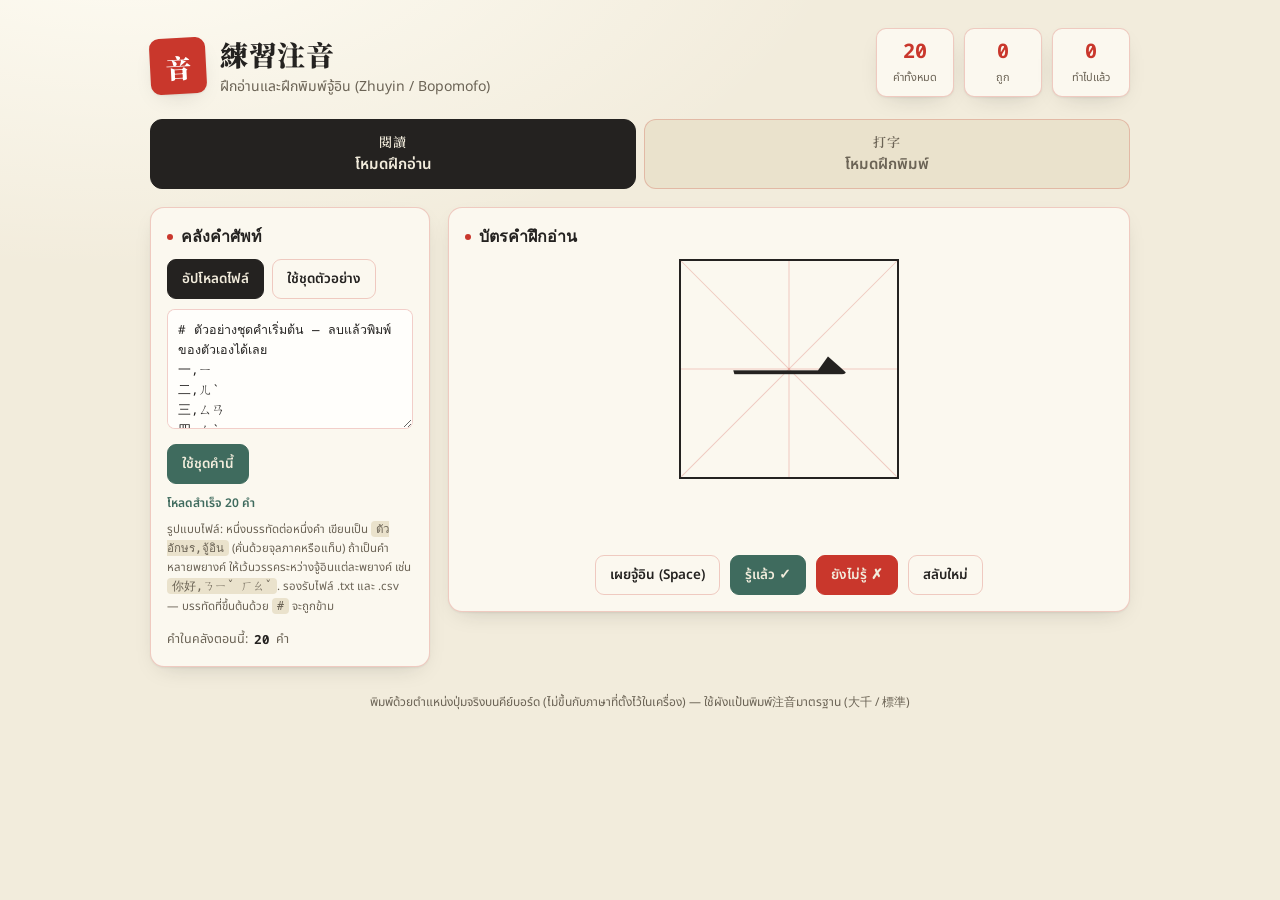
==== zhuyin_practice/zhuyin_practice.html @ 18a32d9d "zhuyin project" ====
<!DOCTYPE html>
<html lang="th">
<head>
<meta charset="UTF-8">
<meta name="viewport" content="width=device-width, initial-scale=1.0">
<title>練習注音 · ฝึกอ่าน-พิมพ์จู้อิน</title>
<link rel="preconnect" href="https://fonts.googleapis.com">
<link href="https://fonts.googleapis.com/css2?family=Noto+Serif+TC:wght@500;700;900&family=Noto+Sans+Thai:wght@400;500;600;700&family=Noto+Sans:wght@400;500;600&family=Noto+Sans+Mono:wght@500;700&display=swap" rel="stylesheet">
<style>
  :root{
    --paper:#F2ECDC;
    --paper-2:#EAE2CC;
    --ink:#242220;
    --ink-soft:#6b6355;
    --seal:#C9372C;
    --seal-soft:#c9372c22;
    --jade:#3F6B5E;
    --jade-soft:#3f6b5e1c;
    --gold:#AD8A4E;
    --line:#c9372c3d;
    --card:#FBF8EF;
    --radius:14px;
    --shadow: 0 1px 2px rgba(36,34,32,.06), 0 8px 24px -12px rgba(36,34,32,.25);
  }
  *{box-sizing:border-box;}
  html,body{margin:0;padding:0;}
  body{
    background:
      radial-gradient(1200px 600px at 10% -10%, #fffdf5 0%, transparent 60%),
      var(--paper);
    color:var(--ink);
    font-family:'Noto Sans Thai','Noto Sans',sans-serif;
    min-height:100vh;
    padding:28px 18px 60px;
  }
  .wrap{max-width:980px;margin:0 auto;}

  /* ---------- Header ---------- */
  header.top{
    display:flex; align-items:flex-end; justify-content:space-between; gap:16px;
    margin-bottom:22px; flex-wrap:wrap;
  }
  .brand{display:flex; align-items:center; gap:14px;}
  .seal-badge{
    width:56px;height:56px;border-radius:10px;
    background:var(--seal); color:#fff;
    display:flex;align-items:center;justify-content:center;
    font-family:'Noto Serif TC',serif; font-weight:900; font-size:26px;
    box-shadow: var(--shadow);
    transform:rotate(-3deg);
    flex-shrink:0;
  }
  .brand h1{
    font-family:'Noto Serif TC',serif; font-weight:900;
    font-size:28px; margin:0; letter-spacing:.02em;
  }
  .brand p{margin:2px 0 0; color:var(--ink-soft); font-size:14px;}
  .stats{
    display:flex; gap:10px;
  }
  .stat{
    background:var(--card); border:1px solid var(--line); border-radius:10px;
    padding:8px 14px; text-align:center; min-width:78px; box-shadow:var(--shadow);
  }
  .stat b{display:block; font-size:20px; font-family:'Noto Sans Mono',monospace; color:var(--seal);}
  .stat span{font-size:11px; color:var(--ink-soft);}

  /* ---------- Tabs ---------- */
  .tabs{display:flex; gap:8px; margin-bottom:18px;}
  .tab{
    flex:1; text-align:center; cursor:pointer; user-select:none;
    padding:12px 10px; border-radius:12px; border:1px solid var(--line);
    background:var(--paper-2); font-weight:600; font-size:15px;
    color:var(--ink-soft); transition:.15s ease;
  }
  .tab .zh{font-family:'Noto Serif TC',serif; font-size:13px; display:block; margin-bottom:2px; letter-spacing:.05em;}
  .tab.active{background:var(--ink); color:var(--paper); border-color:var(--ink);}

  /* ---------- Layout ---------- */
  .layout{display:grid; grid-template-columns:280px 1fr; gap:18px;}
  @media (max-width:760px){ .layout{grid-template-columns:1fr;} }

  .panel{
    background:var(--card); border:1px solid var(--line); border-radius:var(--radius);
    padding:16px; box-shadow:var(--shadow);
  }
  .panel h2{
    font-family:'Noto Serif TC',serif; font-size:16px; margin:0 0 10px;
    display:flex; align-items:center; gap:8px;
  }
  .panel h2::before{content:""; width:6px;height:6px;background:var(--seal); border-radius:50%;}

  /* word list panel */
  .file-row{display:flex; gap:8px; margin-bottom:10px; flex-wrap:wrap;}
  .btn{
    appearance:none; border:1px solid var(--ink); background:var(--ink); color:var(--paper);
    padding:9px 14px; border-radius:9px; font-size:13.5px; font-weight:600; cursor:pointer;
    transition:.15s; font-family:inherit;
  }
  .btn:hover{opacity:.85;}
  .btn.ghost{background:transparent; color:var(--ink); border-color:var(--line);}
  .btn.seal{background:var(--seal); border-color:var(--seal);}
  .btn.jade{background:var(--jade); border-color:var(--jade);}
  .btn:disabled{opacity:.4; cursor:not-allowed;}
  input[type=file]{display:none;}

  textarea#wordlistInput{
    width:100%; min-height:120px; resize:vertical; border:1px solid var(--line);
    border-radius:8px; padding:10px; font-family:'Noto Sans Mono',monospace; font-size:12.5px;
    background:#fffefb; color:var(--ink); line-height:1.6;
  }
  .hint{font-size:11.5px; color:var(--ink-soft); margin:8px 0; line-height:1.6;}
  .hint code{background:var(--paper-2); padding:1px 5px; border-radius:4px;}
  .count-pill{
    display:inline-flex; align-items:center; gap:6px; font-size:12.5px; color:var(--ink-soft);
    margin-top:6px;
  }
  .count-pill b{color:var(--ink); font-family:'Noto Sans Mono',monospace;}
  #parseMsg{font-size:12px; margin-top:6px; min-height:16px;}
  #parseMsg.err{color:var(--seal); font-weight:600;}
  #parseMsg.ok{color:var(--jade); font-weight:600;}

  /* ---------- Practice area ---------- */
  .practice{display:flex; flex-direction:column; gap:16px;}

  /* tian-zi-ge card */
  .tzg{
    position:relative; width:220px; height:220px; margin:0 auto;
    background:var(--card); border:2px solid var(--ink);
  }
  .tzg::before, .tzg::after{
    content:""; position:absolute; background:var(--line);
  }
  .tzg::before{ left:50%; top:0; bottom:0; width:1px; transform:translateX(-50%); }
  .tzg::after{ top:50%; left:0; right:0; height:1px; transform:translateY(-50%); }
  .tzg .diag{position:absolute; inset:0;}
  .tzg .diag i{position:absolute; background:var(--line); width:1px; height:141.4%; top:50%; left:50%; }
  .tzg .diag i.d1{transform:translate(-50%,-50%) rotate(45deg);}
  .tzg .diag i.d2{transform:translate(-50%,-50%) rotate(-45deg);}
  .tzg .char{
    position:relative; z-index:2; width:100%; height:100%;
    display:flex; align-items:center; justify-content:center;
    font-family:'Noto Serif TC',serif; font-weight:700; font-size:120px; color:var(--ink);
    line-height:1;
  }

  .reveal-zone{text-align:center; min-height:46px;}
  .zhuyin-big{
    font-family:'Noto Sans Mono',monospace; font-size:34px; letter-spacing:.08em;
    color:var(--seal); font-weight:700;
  }
  .word-caption{text-align:center; color:var(--ink-soft); font-size:13px; margin-top:-6px;}

  .controls-row{display:flex; justify-content:center; gap:10px; flex-wrap:wrap;}

  /* typing mode */
  .type-target{display:flex; flex-direction:column; align-items:center; gap:10px;}
  .buffer-box{
    min-width:260px; text-align:center; font-family:'Noto Sans Mono',monospace;
    font-size:30px; letter-spacing:.12em; padding:12px 20px; border-radius:10px;
    background:#fffefb; border:2px dashed var(--line); color:var(--ink); min-height:52px;
  }
  .buffer-box.correct{border-color:var(--jade); background:var(--jade-soft); color:var(--jade);}
  .buffer-box.wrong{border-color:var(--seal); background:var(--seal-soft); color:var(--seal);}
  .answer-line{font-size:13px; color:var(--ink-soft); min-height:18px; text-align:center;}
  .answer-line b{color:var(--seal); font-family:'Noto Sans Mono',monospace;}

  /* virtual keyboard */
  .kbd{max-width:760px; margin:0 auto; user-select:none;}
  .kbd .row{display:flex; gap:6px; margin-bottom:6px; justify-content:center;}
  .kbd .row:nth-child(2){margin-left:22px;}
  .kbd .row:nth-child(3){margin-left:32px;}
  .kbd .row:nth-child(4){margin-left:52px;}
  .key{
    width:60px; height:52px; border-radius:8px; background:var(--paper-2);
    border:1px solid var(--line); display:flex; flex-direction:column;
    align-items:center; justify-content:center; gap:1px; transition:.08s;
  }
  .key .zy{font-family:'Noto Serif TC',serif; font-weight:700; font-size:17px; color:var(--ink);}
  .key .lt{font-size:9px; color:var(--ink-soft); font-family:'Noto Sans Mono',monospace;}
  .key.tone .zy{color:var(--seal);}
  .key.active{background:var(--ink); transform:translateY(1px);}
  .key.active .zy{color:var(--paper);}
  .key.active .lt{color:var(--paper-2);}

  .space-row{display:flex; justify-content:center; margin-top:6px;}
  .spacebar{
    width:320px; height:34px; border-radius:8px; background:var(--paper-2);
    border:1px solid var(--line); display:flex; align-items:center; justify-content:center;
    font-size:11.5px; color:var(--ink-soft);
  }
  .spacebar.active{background:var(--ink); color:var(--paper);}

  .empty{
    text-align:center; color:var(--ink-soft); font-size:14px; padding:40px 10px;
  }
  footer.note{
    text-align:center; font-size:12px; color:var(--ink-soft); margin-top:26px;
  }
</style>
</head>
<body>
<div class="wrap">

  <header class="top">
    <div class="brand">
      <div class="seal-badge">音</div>
      <div>
        <h1>練習注音</h1>
        <p>ฝึกอ่านและฝึกพิมพ์จู้อิน (Zhuyin / Bopomofo)</p>
      </div>
    </div>
    <div class="stats">
      <div class="stat"><b id="statTotal">0</b><span>คำทั้งหมด</span></div>
      <div class="stat"><b id="statCorrect">0</b><span>ถูก</span></div>
      <div class="stat"><b id="statAttempt">0</b><span>ทำไปแล้ว</span></div>
    </div>
  </header>

  <div class="tabs">
    <div class="tab active" data-mode="read" id="tabRead"><span class="zh">閱讀</span>โหมดฝึกอ่าน</div>
    <div class="tab" data-mode="type" id="tabType"><span class="zh">打字</span>โหมดฝึกพิมพ์</div>
  </div>

  <div class="layout">
    <!-- LEFT: word list management -->
    <div class="panel">
      <h2>คลังคำศัพท์</h2>
      <div class="file-row">
        <label class="btn" for="fileInput">อัปโหลดไฟล์</label>
        <input type="file" id="fileInput" accept=".txt,.csv">
        <button class="btn ghost" id="btnSample">ใช้ชุดตัวอย่าง</button>
      </div>
      <textarea id="wordlistInput" placeholder="你好,ㄋㄧˇ ㄏㄠˇ
謝謝,ㄒㄧㄝˋ ㄒㄧㄝ˙
一,ㄧ"></textarea>
      <div class="file-row" style="margin-top:8px;">
        <button class="btn jade" id="btnApply">ใช้ชุดคำนี้</button>
      </div>
      <div id="parseMsg"></div>
      <div class="hint">
        รูปแบบไฟล์: หนึ่งบรรทัดต่อหนึ่งคำ เขียนเป็น <code>ตัวอักษร,จู้อิน</code> (คั่นด้วยจุลภาคหรือแท็บ)
        ถ้าเป็นคำหลายพยางค์ ให้เว้นวรรคระหว่างจู้อินแต่ละพยางค์ เช่น <code>你好,ㄋㄧˇ ㄏㄠˇ</code>.
        รองรับไฟล์ .txt และ .csv — บรรทัดที่ขึ้นต้นด้วย <code>#</code> จะถูกข้าม
      </div>
      <div class="count-pill">คำในคลังตอนนี้: <b id="wordCount">0</b> คำ</div>
    </div>

    <!-- RIGHT: practice area -->
    <div class="practice">

      <!-- READ MODE -->
      <div class="panel" id="readPanel">
        <h2>บัตรคำฝึกอ่าน</h2>
        <div id="readEmpty" class="empty">อัปโหลดหรือวางคำศัพท์ทางซ้าย แล้วกด “ใช้ชุดคำนี้” เพื่อเริ่มฝึก</div>
        <div id="readBody" style="display:none;">
          <div class="tzg" id="readCard">
            <div class="diag"><i class="d1"></i><i class="d2"></i></div>
            <div class="char" id="readChar">你</div>
          </div>
          <div class="reveal-zone" style="margin-top:14px;">
            <div class="zhuyin-big" id="readZhuyin" style="visibility:hidden;">ㄋㄧˇ</div>
          </div>
          <div class="controls-row" style="margin-top:14px;">
            <button class="btn ghost" id="btnReveal">เผยจู้อิน (Space)</button>
            <button class="btn jade" id="btnKnow">รู้แล้ว ✓</button>
            <button class="btn seal" id="btnDontKnow">ยังไม่รู้ ✗</button>
            <button class="btn ghost" id="btnShuffleRead">สลับใหม่</button>
          </div>
        </div>
      </div>

      <!-- TYPE MODE -->
      <div class="panel" id="typePanel" style="display:none;">
        <h2>ฝึกพิมพ์จู้อิน (คีย์บอร์ดมาตรฐาน 大千)</h2>
        <div id="typeEmpty" class="empty">อัปโหลดหรือวางคำศัพท์ทางซ้าย แล้วกด “ใช้ชุดคำนี้” เพื่อเริ่มฝึก</div>
        <div id="typeBody" style="display:none;">
          <div class="type-target">
            <div class="tzg" style="width:150px;height:150px;">
              <div class="diag"><i class="d1"></i><i class="d2"></i></div>
              <div class="char" id="typeChar" style="font-size:80px;">你</div>
            </div>
            <div class="word-caption" id="typeWordCaption"></div>
            <div class="buffer-box" id="bufferBox">&nbsp;</div>
            <div class="answer-line" id="answerLine">&nbsp;</div>
            <div class="controls-row">
              <button class="btn ghost" id="btnBackspace">ลบ (Backspace)</button>
              <button class="btn jade" id="btnSubmit">ตรวจคำตอบ (Enter/Space)</button>
              <button class="btn ghost" id="btnSkip">ข้าม</button>
            </div>
          </div>
          <div class="kbd" id="kbd" style="margin-top:22px;"></div>
        </div>
      </div>

    </div>
  </div>

  <footer class="note">พิมพ์ด้วยตำแหน่งปุ่มจริงบนคีย์บอร์ด (ไม่ขึ้นกับภาษาที่ตั้งไว้ในเครื่อง) — ใช้ผังแป้นพิมพ์注音มาตรฐาน (大千 / 標準)</footer>
</div>

<script>
/* =========================================================
   Standard Zhuyin ("大千"/Standard) physical keyboard mapping
   keyed by e.code so it works regardless of OS input language
   ========================================================= */
const KEYMAP = {
  Digit1:'ㄅ', Digit2:'ㄉ', Digit3:'ˇ', Digit4:'ˋ', Digit5:'ㄓ',
  Digit6:'ˊ', Digit7:'˙', Digit8:'ㄚ', Digit9:'ㄞ', Digit0:'ㄢ', Minus:'ㄦ',

  KeyQ:'ㄆ', KeyW:'ㄊ', KeyE:'ㄍ', KeyR:'ㄐ', KeyT:'ㄔ',
  KeyY:'ㄗ', KeyU:'ㄧ', KeyI:'ㄛ', KeyO:'ㄟ', KeyP:'ㄣ',

  KeyA:'ㄇ', KeyS:'ㄋ', KeyD:'ㄎ', KeyF:'ㄑ', KeyG:'ㄕ',
  KeyH:'ㄘ', KeyJ:'ㄨ', KeyK:'ㄜ', KeyL:'ㄠ', Semicolon:'ㄤ',

  KeyZ:'ㄈ', KeyX:'ㄌ', KeyC:'ㄏ', KeyV:'ㄒ', KeyB:'ㄖ',
  KeyN:'ㄙ', KeyM:'ㄩ', Comma:'ㄝ', Period:'ㄡ', Slash:'ㄥ'
};
const TONE_CODES = new Set(['Digit3','Digit4','Digit6','Digit7']);

const KBD_ROWS = [
  ['Digit1','Digit2','Digit3','Digit4','Digit5','Digit6','Digit7','Digit8','Digit9','Digit0','Minus'],
  ['KeyQ','KeyW','KeyE','KeyR','KeyT','KeyY','KeyU','KeyI','KeyO','KeyP'],
  ['KeyA','KeyS','KeyD','KeyF','KeyG','KeyH','KeyJ','KeyK','KeyL','Semicolon'],
  ['KeyZ','KeyX','KeyC','KeyV','KeyB','KeyN','KeyM','Comma','Period','Slash']
];
const LETTER_LABEL = {
  Digit1:'1',Digit2:'2',Digit3:'3',Digit4:'4',Digit5:'5',Digit6:'6',Digit7:'7',Digit8:'8',Digit9:'9',Digit0:'0',Minus:'-',
  KeyQ:'Q',KeyW:'W',KeyE:'E',KeyR:'R',KeyT:'T',KeyY:'Y',KeyU:'U',KeyI:'I',KeyO:'O',KeyP:'P',
  KeyA:'A',KeyS:'S',KeyD:'D',KeyF:'F',KeyG:'G',KeyH:'H',KeyJ:'J',KeyK:'K',KeyL:'L',Semicolon:';',
  KeyZ:'Z',KeyX:'X',KeyC:'C',KeyV:'V',KeyB:'B',KeyN:'N',KeyM:'M',Comma:',',Period:'.',Slash:'/'
};

const SAMPLE = `# ตัวอย่างชุดคำเริ่มต้น — ลบแล้วพิมพ์ของตัวเองได้เลย
一,ㄧ
二,ㄦˋ
三,ㄙㄢ
四,ㄙˋ
五,ㄨˇ
六,ㄌㄧㄡˋ
七,ㄑㄧ
八,ㄅㄚ
九,ㄐㄧㄡˇ
十,ㄕˊ
人,ㄖㄣˊ
大,ㄉㄚˋ
小,ㄒㄧㄠˇ
天,ㄊㄧㄢ
地,ㄉㄧˋ
山,ㄕㄢ
水,ㄕㄨㄟˇ
火,ㄏㄨㄛˇ
你好,ㄋㄧˇ ㄏㄠˇ
謝謝,ㄒㄧㄝˋ ㄒㄧㄝ˙`;

/* ---------------- state ---------------- */
let wordList = [];   // [{hanzi, zhuyin}]
let charPool = [];   // [{char, zhuyin, word}]
let mode = 'read';

let readOrder = [], readIdx = 0, readRevealed = false;
let typeOrder = [], typeIdx = 0, buffer = '';
let score = { correct: 0, attempts: 0 };

/* ---------------- parsing ---------------- */
function parseWordlist(text){
  const lines = text.split('\n');
  const list = [];
  let badLines = 0;
  for(const raw of lines){
    const line = raw.trim();
    if(!line || line.startsWith('#')) continue;
    const m = line.split(/[,\t]/);
    if(m.length < 2){ badLines++; continue; }
    const hanzi = m[0].trim();
    const zhuyin = m.slice(1).join(',').trim();
    if(!hanzi || !zhuyin){ badLines++; continue; }
    list.push({hanzi, zhuyin});
  }
  return {list, badLines};
}

function buildCharPool(list){
  const pool = [];
  for(const {hanzi, zhuyin} of list){
    const chars = Array.from(hanzi);
    const groups = zhuyin.split(/\s+/).filter(Boolean);
    if(chars.length === groups.length){
      chars.forEach((c,i)=> pool.push({char:c, zhuyin:groups[i], word:hanzi}));
    } else if(chars.length === 1 && groups.length >= 1){
      pool.push({char:chars[0], zhuyin:groups.join(''), word:hanzi});
    }
    // if lengths mismatch and multi-char, skip typing pairing (reading mode still works)
  }
  return pool;
}

function shuffle(arr){
  const a = arr.slice();
  for(let i=a.length-1;i>0;i--){
    const j = Math.floor(Math.random()*(i+1));
    [a[i],a[j]]=[a[j],a[i]];
  }
  return a;
}

/* ---------------- apply word list ---------------- */
const msgEl = document.getElementById('parseMsg');
const wordCountEl = document.getElementById('wordCount');

function applyWordlist(text){
  const {list, badLines} = parseWordlist(text);
  if(list.length === 0){
    msgEl.textContent = 'ไม่พบข้อมูลที่ใช้ได้ ตรวจสอบรูปแบบอีกครั้ง (ต้องมี ตัวอักษร,จู้อิน อย่างน้อย 1 บรรทัด)';
    msgEl.className = 'err';
    return;
  }
  wordList = list;
  charPool = buildCharPool(list);
  wordCountEl.textContent = wordList.length;
  msgEl.textContent = badLines>0
    ? `โหลดสำเร็จ ${list.length} คำ (ข้าม ${badLines} บรรทัดที่รูปแบบไม่ถูกต้อง)`
    : `โหลดสำเร็จ ${list.length} คำ`;
  msgEl.className = 'ok';

  document.getElementById('statTotal').textContent = wordList.length;

  readOrder = shuffle(wordList.map((_,i)=>i));
  readIdx = 0; readRevealed = false;
  typeOrder = shuffle(charPool.map((_,i)=>i));
  typeIdx = 0; buffer = '';

  renderRead();
  renderType();
}

document.getElementById('btnApply').addEventListener('click', ()=>{
  applyWordlist(document.getElementById('wordlistInput').value);
});
document.getElementById('btnSample').addEventListener('click', ()=>{
  document.getElementById('wordlistInput').value = SAMPLE;
  applyWordlist(SAMPLE);
});
document.getElementById('fileInput').addEventListener('change', (e)=>{
  const file = e.target.files[0];
  if(!file) return;
  const reader = new FileReader();
  reader.onload = (ev)=>{
    document.getElementById('wordlistInput').value = ev.target.result;
    applyWordlist(ev.target.result);
  };
  reader.onerror = ()=>{
    msgEl.textContent = 'อ่านไฟล์ไม่สำเร็จ ลองใหม่อีกครั้ง';
    msgEl.className = 'err';
  };
  reader.readAsText(file, 'utf-8');
});

/* ---------------- tabs ---------------- */
document.getElementById('tabRead').addEventListener('click', ()=> switchMode('read'));
document.getElementById('tabType').addEventListener('click', ()=> switchMode('type'));
function switchMode(m){
  mode = m;
  document.getElementById('tabRead').classList.toggle('active', m==='read');
  document.getElementById('tabType').classList.toggle('active', m==='type');
  document.getElementById('readPanel').style.display = m==='read' ? '' : 'none';
  document.getElementById('typePanel').style.display = m==='type' ? '' : 'none';
}

/* ---------------- READ MODE ---------------- */
function renderRead(){
  const empty = document.getElementById('readEmpty');
  const body = document.getElementById('readBody');
  if(wordList.length === 0){ empty.style.display=''; body.style.display='none'; return; }
  empty.style.display='none'; body.style.display='';

  const item = wordList[readOrder[readIdx]];
  document.getElementById('readChar').textContent = item.hanzi;
  document.getElementById('readZhuyin').textContent = item.zhuyin;
  document.getElementById('readZhuyin').style.visibility = readRevealed ? 'visible' : 'hidden';
}
function nextRead(){
  readIdx = (readIdx+1) % readOrder.length;
  if(readIdx === 0) readOrder = shuffle(wordList.map((_,i)=>i));
  readRevealed = false;
  renderRead();
}
document.getElementById('btnReveal').addEventListener('click', ()=>{ readRevealed = true; renderRead(); });
document.getElementById('btnKnow').addEventListener('click', ()=>{ nextRead(); });
document.getElementById('btnDontKnow').addEventListener('click', ()=>{ nextRead(); });
document.getElementById('btnShuffleRead').addEventListener('click', ()=>{
  readOrder = shuffle(wordList.map((_,i)=>i)); readIdx=0; readRevealed=false; renderRead();
});

/* ---------------- TYPE MODE: virtual keyboard ---------------- */
const kbdEl = document.getElementById('kbd');
function buildKeyboard(){
  kbdEl.innerHTML = '';
  KBD_ROWS.forEach(row=>{
    const rowEl = document.createElement('div');
    rowEl.className = 'row';
    row.forEach(code=>{
      const key = document.createElement('div');
      key.className = 'key' + (TONE_CODES.has(code) ? ' tone' : '');
      key.dataset.code = code;
      key.innerHTML = `<span class="zy">${KEYMAP[code]}</span><span class="lt">${LETTER_LABEL[code]}</span>`;
      rowEl.appendChild(key);
    });
    kbdEl.appendChild(rowEl);
  });
  const spaceRow = document.createElement('div');
  spaceRow.className = 'space-row';
  spaceRow.innerHTML = `<div class="spacebar" id="spaceKey">Space — ยืนยันวรรณยุกต์เสียงที่ 1 / ตรวจคำตอบ</div>`;
  kbdEl.appendChild(spaceRow);
}
function flashKey(code){
  const el = kbdEl.querySelector(`.key[data-code="${code}"]`);
  if(el){ el.classList.add('active'); setTimeout(()=>el.classList.remove('active'), 120); }
}
function flashSpace(){
  const el = document.getElementById('spaceKey');
  if(el){ el.classList.add('active'); setTimeout(()=>el.classList.remove('active'), 120); }
}

function renderType(){
  const empty = document.getElementById('typeEmpty');
  const body = document.getElementById('typeBody');
  if(charPool.length === 0){ empty.style.display=''; body.style.display='none'; return; }
  empty.style.display='none'; body.style.display='';

  const item = charPool[typeOrder[typeIdx]];
  document.getElementById('typeChar').textContent = item.char;
  document.getElementById('typeWordCaption').textContent = item.word.length>1 ? `จากคำว่า ${item.word}` : '';
  const box = document.getElementById('bufferBox');
  box.textContent = buffer || '\u00A0';
  box.className = 'buffer-box';
  document.getElementById('answerLine').innerHTML = '&nbsp;';
}
function nextType(){
  typeIdx = (typeIdx+1) % typeOrder.length;
  if(typeIdx === 0) typeOrder = shuffle(charPool.map((_,i)=>i));
  buffer = '';
  renderType();
}
function submitType(){
  if(charPool.length === 0) return;
  const item = charPool[typeOrder[typeIdx]];
  score.attempts++;
  const box = document.getElementById('bufferBox');
  const answerLine = document.getElementById('answerLine');
  if(buffer === item.zhuyin){
    score.correct++;
    box.className = 'buffer-box correct';
    answerLine.innerHTML = 'ถูกต้อง! ✓';
    updateStats();
    setTimeout(nextType, 550);
  } else {
    box.className = 'buffer-box wrong';
    answerLine.innerHTML = `ที่ถูกคือ <b>${item.zhuyin}</b> — กด "ข้าม" เพื่อไปต่อ`;
    updateStats();
  }
}
function updateStats(){
  document.getElementById('statCorrect').textContent = score.correct;
  document.getElementById('statAttempt').textContent = score.attempts;
}
document.getElementById('btnBackspace').addEventListener('click', ()=>{
  buffer = buffer.slice(0,-1); renderType();
});
document.getElementById('btnSubmit').addEventListener('click', submitType);
document.getElementById('btnSkip').addEventListener('click', nextType);

/* ---------------- physical keydown handling ---------------- */
document.addEventListener('keydown', (e)=>{
  if(document.activeElement && document.activeElement.tagName === 'TEXTAREA') return;
  if(mode !== 'type' || charPool.length === 0) return;

  if(e.code === 'Space'){
    e.preventDefault();
    flashSpace();
    submitType();
    return;
  }
  if(e.code === 'Enter'){
    e.preventDefault();
    submitType();
    return;
  }
  if(e.code === 'Backspace'){
    e.preventDefault();
    buffer = buffer.slice(0,-1);
    renderType();
    return;
  }
  if(KEYMAP[e.code]){
    e.preventDefault();
    buffer += KEYMAP[e.code];
    flashKey(e.code);
    renderType();
  }
});

/* ---------------- init ---------------- */
buildKeyboard();
document.getElementById('wordlistInput').value = SAMPLE;
applyWordlist(SAMPLE);
</script>
</body>
</html>
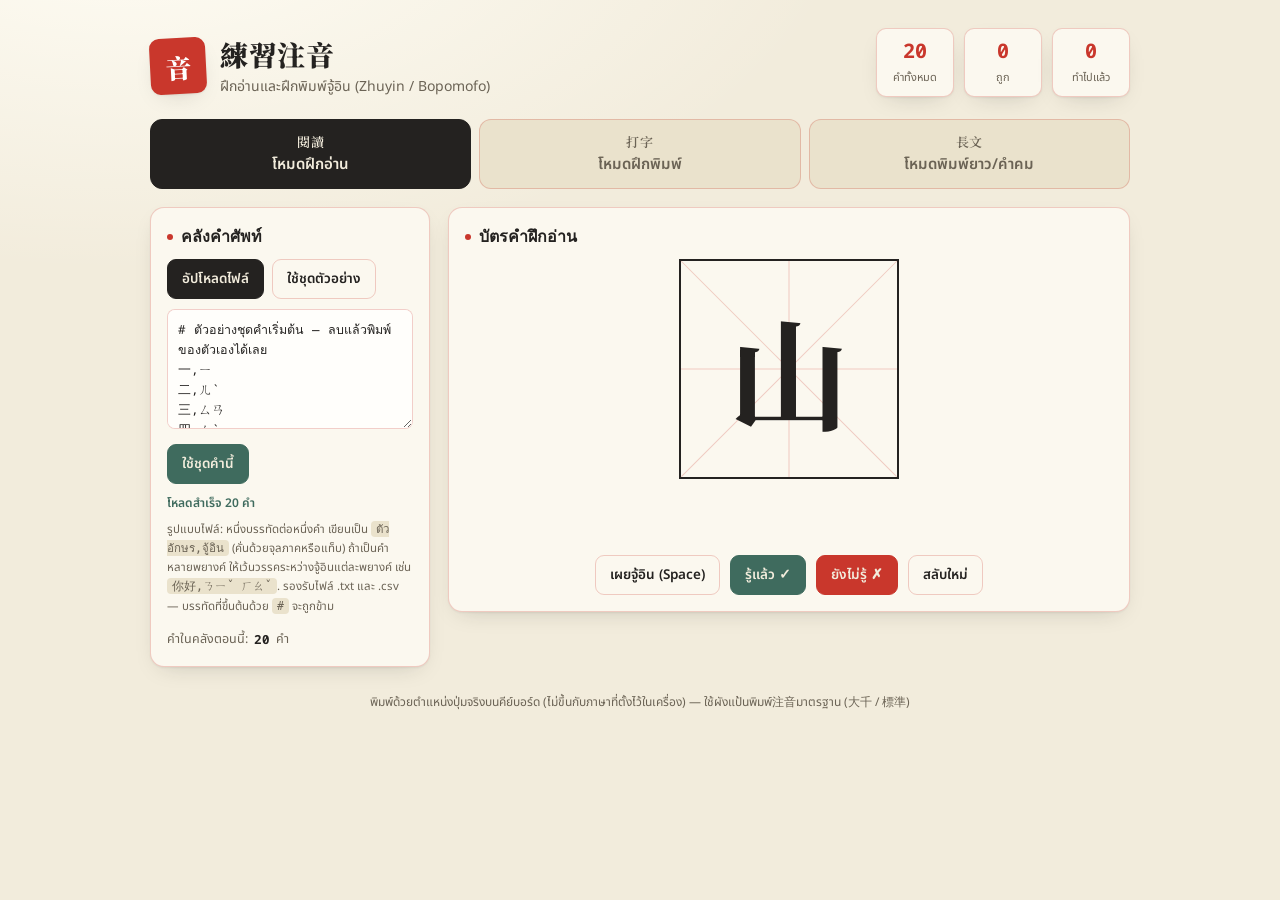
==== commit bd573e83: "add long word mode" ====
--- a/zhuyin_practice/zhuyin_practice.html
+++ b/zhuyin_practice/zhuyin_practice.html
@@ -191,6 +191,19 @@
   }
   .spacebar.active{background:var(--ink); color:var(--paper);}
 
+  /* passage (long-form) typing mode */
+  .passage-text{
+    font-family:'Noto Serif TC',serif; font-size:28px; line-height:2.1;
+    text-align:left; padding:14px 4px; word-break:break-word;
+  }
+  .pc{padding:2px 1px; border-radius:4px; transition:.15s;}
+  .pc.pending{color:var(--ink-soft);}
+  .pc.punct{color:var(--ink-soft); opacity:.6;}
+  .pc.current{background:var(--seal-soft); color:var(--ink); box-shadow:inset 0 -3px 0 var(--seal);}
+  .pc.correct{color:var(--jade);}
+  .pc.wrong{color:var(--seal); text-decoration:underline wavy var(--seal); text-underline-offset:3px;}
+  #passagePicker .btn.seal{opacity:1;}
+
   .empty{
     text-align:center; color:var(--ink-soft); font-size:14px; padding:40px 10px;
   }
@@ -220,30 +233,52 @@
   <div class="tabs">
     <div class="tab active" data-mode="read" id="tabRead"><span class="zh">閱讀</span>โหมดฝึกอ่าน</div>
     <div class="tab" data-mode="type" id="tabType"><span class="zh">打字</span>โหมดฝึกพิมพ์</div>
+    <div class="tab" data-mode="passage" id="tabPassage"><span class="zh">長文</span>โหมดพิมพ์ยาว/คำคม</div>
   </div>
 
   <div class="layout">
     <!-- LEFT: word list management -->
     <div class="panel">
-      <h2>คลังคำศัพท์</h2>
-      <div class="file-row">
-        <label class="btn" for="fileInput">อัปโหลดไฟล์</label>
-        <input type="file" id="fileInput" accept=".txt,.csv">
-        <button class="btn ghost" id="btnSample">ใช้ชุดตัวอย่าง</button>
-      </div>
-      <textarea id="wordlistInput" placeholder="你好,ㄋㄧˇ ㄏㄠˇ
+      <div id="wordlistPanelContent">
+        <h2>คลังคำศัพท์</h2>
+        <div class="file-row">
+          <label class="btn" for="fileInput">อัปโหลดไฟล์</label>
+          <input type="file" id="fileInput" accept=".txt,.csv">
+          <button class="btn ghost" id="btnSample">ใช้ชุดตัวอย่าง</button>
+        </div>
+        <textarea id="wordlistInput" placeholder="你好,ㄋㄧˇ ㄏㄠˇ
 謝謝,ㄒㄧㄝˋ ㄒㄧㄝ˙
 一,ㄧ"></textarea>
-      <div class="file-row" style="margin-top:8px;">
-        <button class="btn jade" id="btnApply">ใช้ชุดคำนี้</button>
+        <div class="file-row" style="margin-top:8px;">
+          <button class="btn jade" id="btnApply">ใช้ชุดคำนี้</button>
+        </div>
+        <div id="parseMsg"></div>
+        <div class="hint">
+          รูปแบบไฟล์: หนึ่งบรรทัดต่อหนึ่งคำ เขียนเป็น <code>ตัวอักษร,จู้อิน</code> (คั่นด้วยจุลภาคหรือแท็บ)
+          ถ้าเป็นคำหลายพยางค์ ให้เว้นวรรคระหว่างจู้อินแต่ละพยางค์ เช่น <code>你好,ㄋㄧˇ ㄏㄠˇ</code>.
+          รองรับไฟล์ .txt และ .csv — บรรทัดที่ขึ้นต้นด้วย <code>#</code> จะถูกข้าม
+        </div>
+        <div class="count-pill">คำในคลังตอนนี้: <b id="wordCount">0</b> คำ</div>
       </div>
-      <div id="parseMsg"></div>
-      <div class="hint">
-        รูปแบบไฟล์: หนึ่งบรรทัดต่อหนึ่งคำ เขียนเป็น <code>ตัวอักษร,จู้อิน</code> (คั่นด้วยจุลภาคหรือแท็บ)
-        ถ้าเป็นคำหลายพยางค์ ให้เว้นวรรคระหว่างจู้อินแต่ละพยางค์ เช่น <code>你好,ㄋㄧˇ ㄏㄠˇ</code>.
-        รองรับไฟล์ .txt และ .csv — บรรทัดที่ขึ้นต้นด้วย <code>#</code> จะถูกข้าม
+
+      <div id="passagePanelContent" style="display:none;">
+        <h2>คลังคำคม/ข้อความยาว</h2>
+        <div class="file-row">
+          <label class="btn" for="passageFileInput">อัปโหลดไฟล์</label>
+          <input type="file" id="passageFileInput" accept=".txt,.csv">
+          <button class="btn ghost" id="btnPassageSample">ใช้ชุดตัวอย่าง</button>
+        </div>
+        <textarea id="passageInput" placeholder="千里之行，始於足下,ㄑㄧㄢ ㄌㄧˇ ㄓ ㄒㄧㄥˊ ㄕˇ ㄩˊ ㄗㄨˊ ㄒㄧㄚˋ"></textarea>
+        <div class="file-row" style="margin-top:8px;">
+          <button class="btn jade" id="btnPassageApply">ใช้ชุดคำคมนี้</button>
+        </div>
+        <div id="passageMsg"></div>
+        <div class="hint">
+          หนึ่งบรรทัดต่อหนึ่งบทความ: <code>ข้อความเต็ม,จู้อินของแต่ละตัวอักษรจีน (เว้นวรรคคั่น)</code>.
+          ใส่จู้อินเฉพาะตัวอักษรจีน — เครื่องหมายวรรคตอน (， 。 ！ ๆลๆ) จะถูกข้ามให้อัตโนมัติ ไม่ต้องพิมพ์
+        </div>
+        <div class="count-pill">บทในคลังตอนนี้: <b id="passageCount">0</b> บท</div>
       </div>
-      <div class="count-pill">คำในคลังตอนนี้: <b id="wordCount">0</b> คำ</div>
     </div>
 
     <!-- RIGHT: practice area -->
@@ -289,8 +324,37 @@
               <button class="btn ghost" id="btnSkip">ข้าม</button>
             </div>
           </div>
-          <div class="kbd" id="kbd" style="margin-top:22px;"></div>
         </div>
+      </div>
+
+      <!-- PASSAGE (LONG-FORM) MODE -->
+      <div class="panel" id="passagePanel" style="display:none;">
+        <h2>พิมพ์ยาว: คำคม / ข้อความ</h2>
+        <div id="passageEmpty" class="empty">อัปโหลดหรือวางคำคมทางซ้าย แล้วกด “ใช้ชุดคำคมนี้” เพื่อเริ่มฝึก</div>
+        <div id="passageBody" style="display:none;">
+          <div class="file-row" id="passagePicker" style="justify-content:center;"></div>
+          <div class="passage-text" id="passageText"></div>
+          <div class="reveal-zone" style="margin-top:10px;">
+            <span class="zhuyin-big" id="passageTargetZhuyin" style="font-size:26px;"></span>
+          </div>
+          <div class="buffer-box" id="passageBufferBox" style="margin:10px auto;">&nbsp;</div>
+          <div class="controls-row">
+            <div class="stat"><b id="pStatTime">0:00</b><span>เวลา</span></div>
+            <div class="stat"><b id="pStatCorrect">0</b><span>ถูก</span></div>
+            <div class="stat"><b id="pStatWrong">0</b><span>ผิด</span></div>
+            <div class="stat"><b id="pStatAcc">100%</b><span>แม่นยำ</span></div>
+            <div class="stat"><b id="pStatSpeed">0</b><span>ตัว/นาที</span></div>
+          </div>
+          <div class="controls-row" style="margin-top:10px;">
+            <button class="btn ghost" id="btnPassageRestart">เริ่มบทนี้ใหม่</button>
+          </div>
+        </div>
+      </div>
+
+      <!-- SHARED VIRTUAL KEYBOARD (typing & passage modes) -->
+      <div class="panel" id="kbdPanel" style="display:none;">
+        <h2>แป้นพิมพ์เสมือน (ตำแหน่งจริงบนคีย์บอร์ด)</h2>
+        <div class="kbd" id="kbd"></div>
       </div>
 
     </div>
@@ -354,6 +418,14 @@
 你好,ㄋㄧˇ ㄏㄠˇ
 謝謝,ㄒㄧㄝˋ ㄒㄧㄝ˙`;
 
+const SAMPLE_PASSAGES = `千里之行，始於足下,ㄑㄧㄢ ㄌㄧˇ ㄓ ㄒㄧㄥˊ ㄕˇ ㄩˊ ㄗㄨˊ ㄒㄧㄚˋ
+活到老，學到老,ㄏㄨㄛˊ ㄉㄠˋ ㄌㄠˇ ㄒㄩㄝˊ ㄉㄠˋ ㄌㄠˇ
+一分耕耘，一分收穫,ㄧ ㄈㄣ ㄍㄥ ㄩㄣˊ ㄧ ㄈㄣ ㄕㄡ ㄏㄨㄛˋ
+天下無難事，只怕有心人,ㄊㄧㄢ ㄒㄧㄚˋ ㄨˊ ㄋㄢˊ ㄕˋ ㄓˇ ㄆㄚˋ ㄧㄡˇ ㄒㄧㄣ ㄖㄣˊ`;
+
+// chars we treat as punctuation / spacing inside a passage — displayed as-is, no typing required
+const PUNCT_RE = /[\s\u3000-\u303F\uFF00-\uFFEF!?.,;:()'"]/;
+
 /* ---------------- state ---------------- */
 let wordList = [];   // [{hanzi, zhuyin}]
 let charPool = [];   // [{char, zhuyin, word}]
@@ -362,6 +434,16 @@
 let readOrder = [], readIdx = 0, readRevealed = false;
 let typeOrder = [], typeIdx = 0, buffer = '';
 let score = { correct: 0, attempts: 0 };
+
+let passages = [];          // [{hanzi:fullText, zhuyin:groupsString}]
+let currentPassageIdx = 0;
+let passageChars = [];      // [{char, zhuyin, punct, _wrong}]
+let passageCharIdx = 0;
+let passageBuffer = '';
+let passageStats = { correct: 0, wrong: 0 };
+let passageStartTime = null;
+let passageTimerHandle = null;
+let passageDoneFlag = false;
 
 /* ---------------- parsing ---------------- */
 function parseWordlist(text){
@@ -460,12 +542,20 @@
 /* ---------------- tabs ---------------- */
 document.getElementById('tabRead').addEventListener('click', ()=> switchMode('read'));
 document.getElementById('tabType').addEventListener('click', ()=> switchMode('type'));
+document.getElementById('tabPassage').addEventListener('click', ()=> switchMode('passage'));
 function switchMode(m){
   mode = m;
   document.getElementById('tabRead').classList.toggle('active', m==='read');
   document.getElementById('tabType').classList.toggle('active', m==='type');
+  document.getElementById('tabPassage').classList.toggle('active', m==='passage');
+
   document.getElementById('readPanel').style.display = m==='read' ? '' : 'none';
   document.getElementById('typePanel').style.display = m==='type' ? '' : 'none';
+  document.getElementById('passagePanel').style.display = m==='passage' ? '' : 'none';
+  document.getElementById('kbdPanel').style.display = (m==='type' || m==='passage') ? '' : 'none';
+
+  document.getElementById('wordlistPanelContent').style.display = m==='passage' ? 'none' : '';
+  document.getElementById('passagePanelContent').style.display = m==='passage' ? '' : 'none';
 }
 
 /* ---------------- READ MODE ---------------- */
@@ -571,33 +661,212 @@
 document.getElementById('btnSubmit').addEventListener('click', submitType);
 document.getElementById('btnSkip').addEventListener('click', nextType);
 
+/* ---------------- PASSAGE (LONG-FORM) MODE ---------------- */
+const passageMsgEl = document.getElementById('passageMsg');
+const passageCountEl = document.getElementById('passageCount');
+
+function buildPassageChars(entry){
+  const chars = Array.from(entry.hanzi);
+  const groups = entry.zhuyin.split(/\s+/).filter(Boolean);
+  let gi = 0;
+  return chars.map(ch=>{
+    if(PUNCT_RE.test(ch)) return {char:ch, zhuyin:null, punct:true};
+    const zy = groups[gi]; gi++;
+    return {char:ch, zhuyin: zy || null, punct: !zy};
+  });
+}
+
+function applyPassages(text){
+  const {list, badLines} = parseWordlist(text); // same "hanzi,zhuyin" shape
+  if(list.length === 0){
+    passageMsgEl.textContent = 'ไม่พบข้อมูลที่ใช้ได้ ตรวจสอบรูปแบบอีกครั้ง';
+    passageMsgEl.className = 'err';
+    return;
+  }
+  passages = list;
+  passageCountEl.textContent = passages.length;
+  passageMsgEl.textContent = badLines>0
+    ? `โหลดสำเร็จ ${list.length} บท (ข้าม ${badLines} บรรทัดที่รูปแบบไม่ถูกต้อง)`
+    : `โหลดสำเร็จ ${list.length} บท`;
+  passageMsgEl.className = 'ok';
+  buildPassagePicker();
+  loadPassage(0);
+}
+
+function buildPassagePicker(){
+  const picker = document.getElementById('passagePicker');
+  picker.innerHTML = '';
+  passages.forEach((p,i)=>{
+    const b = document.createElement('button');
+    b.className = 'btn ghost';
+    b.style.fontSize = '12px';
+    b.style.padding = '6px 10px';
+    const preview = Array.from(p.hanzi).slice(0,10).join('');
+    b.textContent = (i+1)+'. '+preview+(Array.from(p.hanzi).length>10 ? '…' : '');
+    b.addEventListener('click', ()=> loadPassage(i));
+    picker.appendChild(b);
+  });
+  highlightPicker();
+}
+function highlightPicker(){
+  const picker = document.getElementById('passagePicker');
+  [...picker.children].forEach((b,i)=> b.classList.toggle('seal', i===currentPassageIdx));
+}
+
+function autoSkipPunct(){
+  while(passageChars[passageCharIdx] && (passageChars[passageCharIdx].punct || passageChars[passageCharIdx].zhuyin===null)){
+    passageCharIdx++;
+  }
+}
+
+function loadPassage(i){
+  currentPassageIdx = i;
+  const entry = passages[i];
+  passageChars = buildPassageChars(entry);
+  passageCharIdx = 0;
+  passageBuffer = '';
+  passageStats = { correct:0, wrong:0 };
+  passageStartTime = null;
+  passageDoneFlag = false;
+  stopPassageTimer();
+  autoSkipPunct();
+  highlightPicker();
+  updatePassageStats();
+  renderPassage();
+}
+
+function renderPassage(){
+  const empty = document.getElementById('passageEmpty');
+  const body = document.getElementById('passageBody');
+  if(passages.length === 0){ empty.style.display=''; body.style.display='none'; return; }
+  empty.style.display='none'; body.style.display='';
+
+  const container = document.getElementById('passageText');
+  container.innerHTML = '';
+  passageChars.forEach((item,i)=>{
+    const span = document.createElement('span');
+    let cls = 'pending';
+    if(item.punct){ cls = 'punct'; }
+    else if(i < passageCharIdx){ cls = item._wrong ? 'wrong' : 'correct'; }
+    else if(i === passageCharIdx){ cls = 'current'; }
+    span.className = 'pc ' + cls;
+    span.textContent = item.char;
+    container.appendChild(span);
+  });
+
+  const box = document.getElementById('passageBufferBox');
+  const targetZy = document.getElementById('passageTargetZhuyin');
+  const cur = passageChars[passageCharIdx];
+  if(cur){
+    box.textContent = passageBuffer || '\u00A0';
+    box.className = 'buffer-box';
+    targetZy.textContent = cur.zhuyin || '';
+  }
+  if(passageCharIdx >= passageChars.length){
+    finishPassage();
+  }
+}
+
+function passageEnsureTimerStarted(){
+  if(passageStartTime === null){
+    passageStartTime = Date.now();
+    startPassageTimer();
+  }
+}
+function passageAppend(sym, code){
+  if(passageDoneFlag) return;
+  passageEnsureTimerStarted();
+  passageBuffer += sym;
+  flashKey(code);
+  renderPassage();
+}
+function passageBackspace(){
+  if(passageDoneFlag) return;
+  passageBuffer = passageBuffer.slice(0,-1);
+  renderPassage();
+}
+function passageSubmit(){
+  if(passages.length === 0 || passageDoneFlag) return;
+  const cur = passageChars[passageCharIdx];
+  if(!cur) return;
+  passageEnsureTimerStarted();
+  const ok = cur.zhuyin !== null && passageBuffer === cur.zhuyin;
+  if(ok){ passageStats.correct++; } else { passageStats.wrong++; cur._wrong = true; }
+  passageBuffer = '';
+  passageCharIdx++;
+  autoSkipPunct();
+  updatePassageStats();
+  renderPassage();
+}
+function finishPassage(){
+  if(passageDoneFlag) return;
+  passageDoneFlag = true;
+  stopPassageTimer();
+  document.getElementById('passageTargetZhuyin').textContent = 'จบบทแล้ว 🎉 เลือกบทอื่น หรือกด "เริ่มบทนี้ใหม่"';
+  document.getElementById('passageBufferBox').textContent = '\u00A0';
+}
+function startPassageTimer(){
+  stopPassageTimer();
+  passageTimerHandle = setInterval(updatePassageStats, 500);
+}
+function stopPassageTimer(){
+  if(passageTimerHandle){ clearInterval(passageTimerHandle); passageTimerHandle = null; }
+}
+function updatePassageStats(){
+  const total = passageStats.correct + passageStats.wrong;
+  const acc = total>0 ? Math.round(passageStats.correct/total*100) : 100;
+  document.getElementById('pStatCorrect').textContent = passageStats.correct;
+  document.getElementById('pStatWrong').textContent = passageStats.wrong;
+  document.getElementById('pStatAcc').textContent = acc + '%';
+  let elapsedSec = passageStartTime ? (Date.now()-passageStartTime)/1000 : 0;
+  const mm = Math.floor(elapsedSec/60), ss = Math.floor(elapsedSec%60);
+  document.getElementById('pStatTime').textContent = mm+':'+String(ss).padStart(2,'0');
+  const minutes = elapsedSec/60;
+  const speed = minutes>0 ? Math.round(passageStats.correct/minutes) : 0;
+  document.getElementById('pStatSpeed').textContent = speed;
+}
+
+document.getElementById('btnPassageApply').addEventListener('click', ()=>{
+  applyPassages(document.getElementById('passageInput').value);
+});
+document.getElementById('btnPassageSample').addEventListener('click', ()=>{
+  document.getElementById('passageInput').value = SAMPLE_PASSAGES;
+  applyPassages(SAMPLE_PASSAGES);
+});
+document.getElementById('passageFileInput').addEventListener('change', (e)=>{
+  const file = e.target.files[0];
+  if(!file) return;
+  const reader = new FileReader();
+  reader.onload = (ev)=>{
+    document.getElementById('passageInput').value = ev.target.result;
+    applyPassages(ev.target.result);
+  };
+  reader.onerror = ()=>{
+    passageMsgEl.textContent = 'อ่านไฟล์ไม่สำเร็จ ลองใหม่อีกครั้ง';
+    passageMsgEl.className = 'err';
+  };
+  reader.readAsText(file, 'utf-8');
+});
+document.getElementById('btnPassageRestart').addEventListener('click', ()=> loadPassage(currentPassageIdx));
+
 /* ---------------- physical keydown handling ---------------- */
 document.addEventListener('keydown', (e)=>{
   if(document.activeElement && document.activeElement.tagName === 'TEXTAREA') return;
-  if(mode !== 'type' || charPool.length === 0) return;
-
-  if(e.code === 'Space'){
-    e.preventDefault();
-    flashSpace();
-    submitType();
-    return;
-  }
-  if(e.code === 'Enter'){
-    e.preventDefault();
-    submitType();
-    return;
-  }
-  if(e.code === 'Backspace'){
-    e.preventDefault();
-    buffer = buffer.slice(0,-1);
-    renderType();
-    return;
-  }
-  if(KEYMAP[e.code]){
-    e.preventDefault();
-    buffer += KEYMAP[e.code];
-    flashKey(e.code);
-    renderType();
+
+  if(mode === 'type'){
+    if(charPool.length === 0) return;
+    if(e.code === 'Space'){ e.preventDefault(); flashSpace(); submitType(); return; }
+    if(e.code === 'Enter'){ e.preventDefault(); submitType(); return; }
+    if(e.code === 'Backspace'){ e.preventDefault(); buffer = buffer.slice(0,-1); renderType(); return; }
+    if(KEYMAP[e.code]){ e.preventDefault(); buffer += KEYMAP[e.code]; flashKey(e.code); renderType(); return; }
+  }
+
+  if(mode === 'passage'){
+    if(passages.length === 0) return;
+    if(e.code === 'Space'){ e.preventDefault(); flashSpace(); passageSubmit(); return; }
+    if(e.code === 'Enter'){ e.preventDefault(); passageSubmit(); return; }
+    if(e.code === 'Backspace'){ e.preventDefault(); passageBackspace(); return; }
+    if(KEYMAP[e.code]){ e.preventDefault(); passageAppend(KEYMAP[e.code], e.code); return; }
   }
 });
 
@@ -605,6 +874,8 @@
 buildKeyboard();
 document.getElementById('wordlistInput').value = SAMPLE;
 applyWordlist(SAMPLE);
+document.getElementById('passageInput').value = SAMPLE_PASSAGES;
+applyPassages(SAMPLE_PASSAGES);
 </script>
 </body>
 </html>
